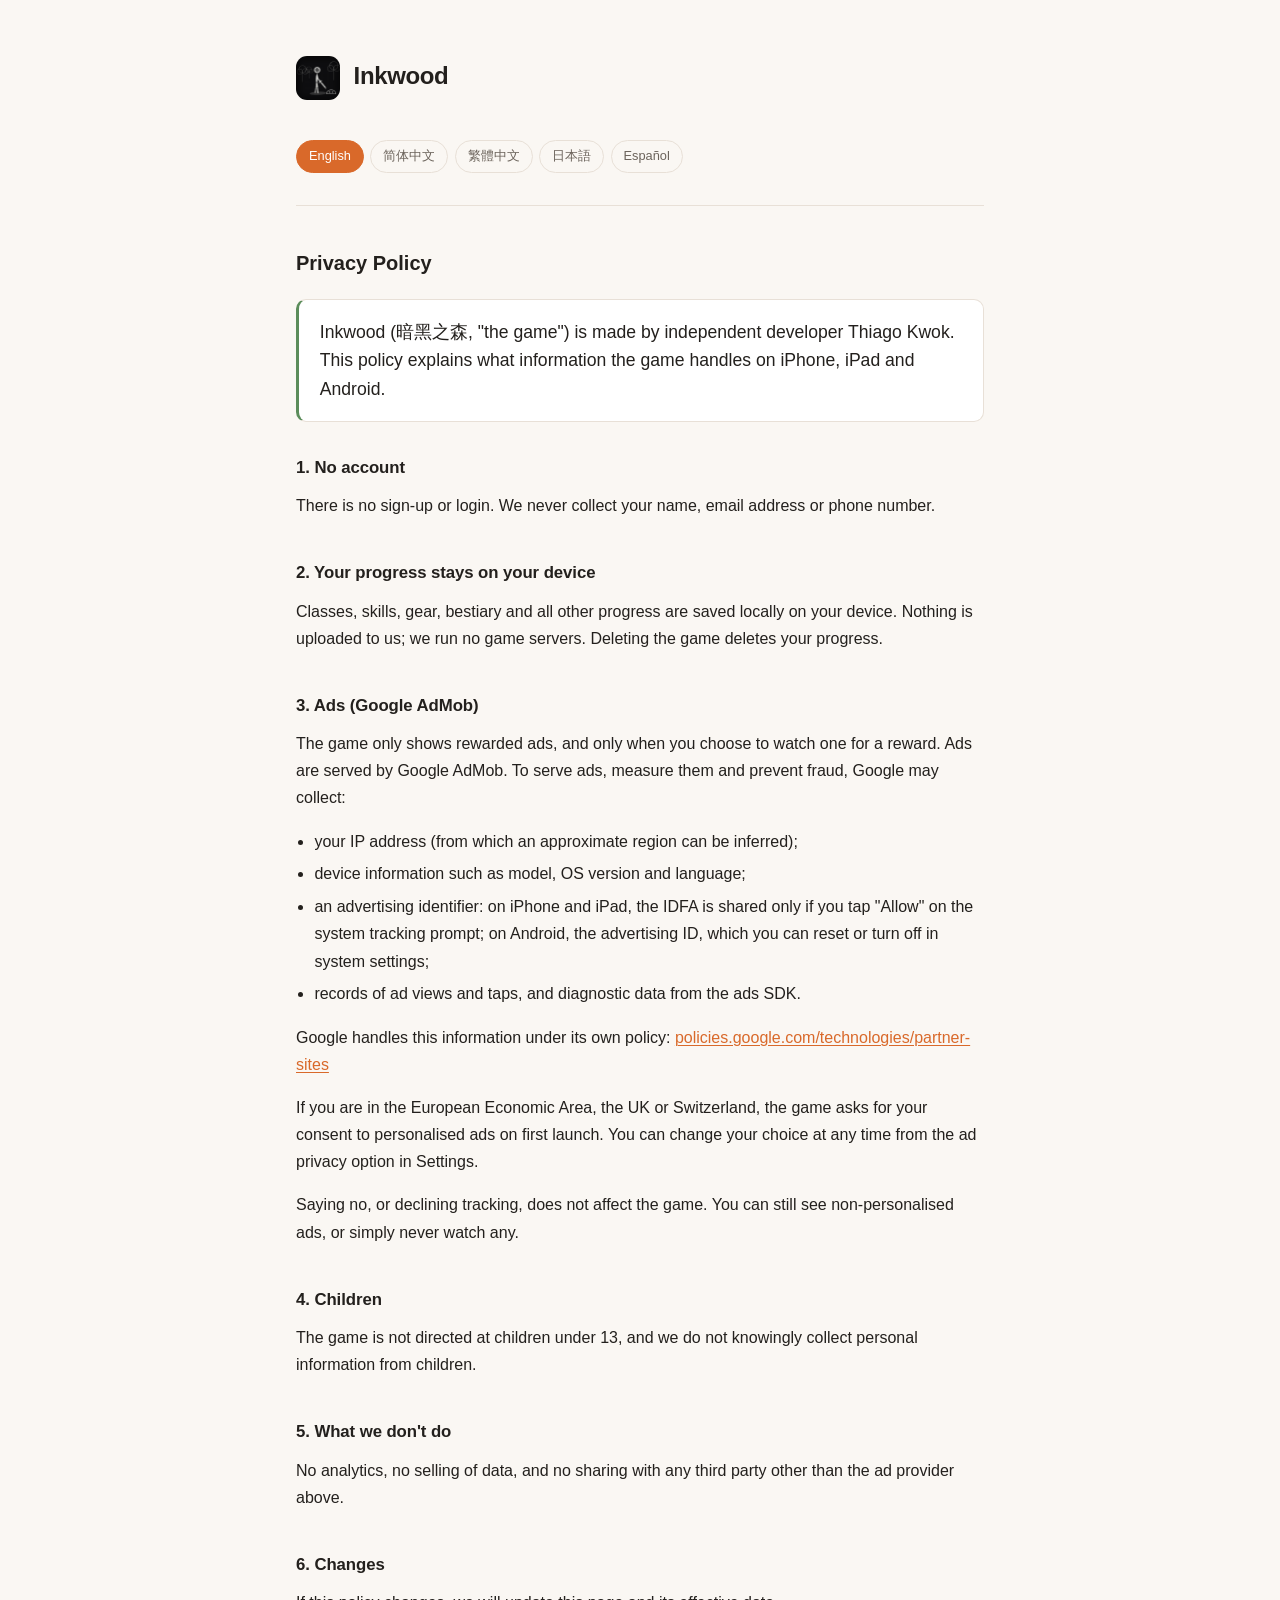
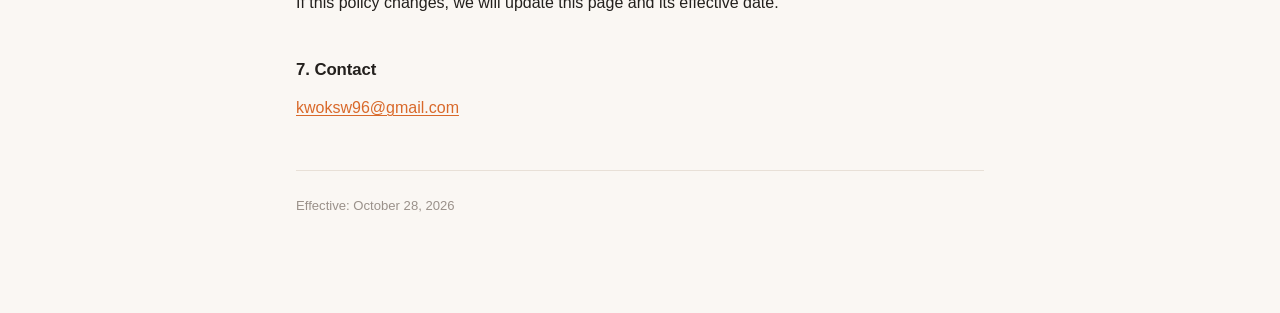
==== privacy.html @ d6194e74 "Inkwood 隐私政策与支援页" ====
<!doctype html>
<html lang="en">
<head>
<meta charset="utf-8">
<meta name="viewport" content="width=device-width, initial-scale=1">
<title>Inkwood</title>
<link rel="icon" href="icon.png">
<link rel="stylesheet" href="style.css">
</head>
<body>
<div class="wrap">

<header class="masthead">
  <img class="mark" src="icon.png" alt="Inkwood">
  <h1>Inkwood<span class="sub"></span></h1>
</header>

<nav class="langs" id="langs" aria-label="Language">
  <button data-for="en">English</button>
  <button data-for="zh-Hans">简体中文</button>
  <button data-for="zh-Hant">繁體中文</button>
  <button data-for="ja">日本語</button>
  <button data-for="es">Español</button>
</nav>
<section data-lang="en">
<h1 class="pt">Privacy Policy</h1>

<p class="lede">Inkwood (暗黑之森, "the game") is made by independent developer Thiago Kwok. This policy explains what information the game handles on iPhone, iPad and Android.</p>
<h2>1. No account</h2>
<p>There is no sign-up or login. We never collect your name, email address or phone number.</p>
<h2>2. Your progress stays on your device</h2>
<p>Classes, skills, gear, bestiary and all other progress are saved locally on your device. Nothing is uploaded to us; we run no game servers. Deleting the game deletes your progress.</p>
<h2>3. Ads (Google AdMob)</h2>
<p>The game only shows rewarded ads, and only when you choose to watch one for a reward. Ads are served by Google AdMob. To serve ads, measure them and prevent fraud, Google may collect:</p>
<ul>
<li>your IP address (from which an approximate region can be inferred);</li>
<li>device information such as model, OS version and language;</li>
<li>an advertising identifier: on iPhone and iPad, the IDFA is shared only if you tap "Allow" on the system tracking prompt; on Android, the advertising ID, which you can reset or turn off in system settings;</li>
<li>records of ad views and taps, and diagnostic data from the ads SDK.</li>
</ul>
<p>Google handles this information under its own policy: <a href="https://policies.google.com/technologies/partner-sites">policies.google.com/technologies/partner-sites</a></p>
<p>If you are in the European Economic Area, the UK or Switzerland, the game asks for your consent to personalised ads on first launch. You can change your choice at any time from the ad privacy option in Settings.</p>
<p>Saying no, or declining tracking, does not affect the game. You can still see non-personalised ads, or simply never watch any.</p>
<h2>4. Children</h2>
<p>The game is not directed at children under 13, and we do not knowingly collect personal information from children.</p>
<h2>5. What we don't do</h2>
<p>No analytics, no selling of data, and no sharing with any third party other than the ad provider above.</p>
<h2>6. Changes</h2>
<p>If this policy changes, we will update this page and its effective date.</p>
<h2>7. Contact</h2>
<p><a href="mailto:kwoksw96@gmail.com">kwoksw96@gmail.com</a></p>
<p class="updated">Effective: October 28, 2026</p>
</section>
<section data-lang="zh-Hans">
<h1 class="pt">隐私政策</h1>

<p class="lede">暗黑之森（英文名 Inkwood，以下称「本游戏」）由个人开发者 Thiago Kwok 开发。本政策说明本游戏在 iPhone、iPad 和 Android 上会处理哪些信息。</p>
<h2>一、不需要账号</h2>
<p>本游戏没有注册或登录，我们不会收集你的姓名、邮箱或电话。</p>
<h2>二、游戏进度只存在你的设备上</h2>
<p>职业、技能、装备、图鉴等进度保存在设备本地，不会上传到我们的服务器（我们没有游戏服务器）。删除游戏会一并删除进度。</p>
<h2>三、广告（Google AdMob）</h2>
<p>本游戏只有「激励广告」：只有你在游戏里主动选择看广告换奖励时才会播放。广告由 Google AdMob 提供。为了投放广告、计算广告效果和防止作弊，Google 可能会收集：</p>
<ul>
<li>IP 地址（可推算出大致地区）；</li>
<li>设备信息（型号、系统版本、语言等）；</li>
<li>广告标识符：iPhone / iPad 上的 IDFA 只有在你于系统弹窗中「允许跟踪」后才会提供；Android 上为广告 ID，可在系统设置中重置或停用；</li>
<li>广告的展示与点击记录，以及广告组件的诊断数据。</li>
</ul>
<p>这些信息由 Google 按其政策处理：<a href="https://policies.google.com/technologies/partner-sites">policies.google.com/technologies/partner-sites</a></p>
<p>如果你在欧洲经济区、英国或瑞士，首次启动会先询问你是否同意个性化广告；之后可在游戏「设定」里的广告隐私选项随时更改。</p>
<p>不同意或拒绝跟踪都不影响游戏，你仍然可以看到非个性化广告，或者完全不看广告。</p>
<h2>四、儿童</h2>
<p>本游戏不以 13 岁以下儿童为对象，我们不会有意收集儿童的个人信息。</p>
<h2>五、我们不做的事</h2>
<p>不做统计分析，不卖数据，不与广告以外的第三方分享任何信息。</p>
<h2>六、政策变更</h2>
<p>政策更新时会修改本页并更新生效日期。</p>
<h2>七、联系我们</h2>
<p><a href="mailto:kwoksw96@gmail.com">kwoksw96@gmail.com</a></p>
<p class="updated">生效日期：2026 年 10 月 28 日</p>
</section>
<section data-lang="zh-Hant">
<h1 class="pt">隱私權政策</h1>

<p class="lede">暗黑之森（英文名 Inkwood，以下稱「本遊戲」）由個人開發者 Thiago Kwok 開發。本政策說明本遊戲在 iPhone、iPad 和 Android 上會處理哪些資訊。</p>
<h2>一、不需要帳號</h2>
<p>本遊戲沒有註冊或登入，我們不會蒐集你的姓名、電子郵件或電話。</p>
<h2>二、遊戲進度只存在你的裝置上</h2>
<p>職業、技能、裝備、圖鑑等進度儲存在裝置本機，不會上傳到我們的伺服器（我們沒有遊戲伺服器）。刪除遊戲會一併刪除進度。</p>
<h2>三、廣告（Google AdMob）</h2>
<p>本遊戲只有「獎勵廣告」：只有你在遊戲裡主動選擇觀看廣告換取獎勵時才會播放。廣告由 Google AdMob 提供。為了投放廣告、計算廣告成效和防止作弊，Google 可能會蒐集：</p>
<ul>
<li>IP 位址（可推算出大致地區）；</li>
<li>裝置資訊（機型、系統版本、語言等）；</li>
<li>廣告識別碼：iPhone / iPad 上的 IDFA 只有在你於系統彈窗中選擇「允許追蹤」後才會提供；Android 上為廣告 ID，可在系統設定中重設或停用；</li>
<li>廣告的顯示與點擊紀錄，以及廣告元件的診斷資料。</li>
</ul>
<p>這些資訊由 Google 依其政策處理：<a href="https://policies.google.com/technologies/partner-sites">policies.google.com/technologies/partner-sites</a></p>
<p>如果你位於歐洲經濟區、英國或瑞士，首次啟動時會先詢問你是否同意個人化廣告；之後可在遊戲「設定」裡的廣告隱私選項隨時更改。</p>
<p>不同意或拒絕追蹤都不影響遊戲，你仍然可以看到非個人化廣告，或者完全不看廣告。</p>
<h2>四、兒童</h2>
<p>本遊戲不以 13 歲以下兒童為對象，我們不會刻意蒐集兒童的個人資料。</p>
<h2>五、我們不做的事</h2>
<p>不做統計分析，不販售資料，不與上述廣告供應商以外的第三方分享任何資訊。</p>
<h2>六、政策變更</h2>
<p>政策更新時會修改本頁並更新生效日期。</p>
<h2>七、聯絡我們</h2>
<p><a href="mailto:kwoksw96@gmail.com">kwoksw96@gmail.com</a></p>
<p class="updated">生效日期：2026 年 10 月 28 日</p>
</section>
<section data-lang="ja">
<h1 class="pt">プライバシーポリシー</h1>

<p class="lede">Inkwood（暗黑之森、以下「本ゲーム」）は、個人開発者 Thiago Kwok が制作しています。本ポリシーは、本ゲームが iPhone、iPad、Android 上で扱う情報について説明します。</p>
<h2>1. アカウントは不要です</h2>
<p>本ゲームには登録やログインがありません。お名前、メールアドレス、電話番号を収集することはありません。</p>
<h2>2. 進行状況は端末内にのみ保存されます</h2>
<p>職業、スキル、装備、図鑑などの進行状況は端末内に保存され、当方のサーバーにアップロードされることはありません（ゲームサーバーは運用していません）。ゲームを削除すると、進行状況も削除されます。</p>
<h2>3. 広告（Google AdMob）</h2>
<p>本ゲームが表示するのはリワード広告のみで、報酬のためにプレイヤーご自身が視聴を選んだときだけ再生されます。広告は Google AdMob によって配信されます。広告の配信、効果測定、不正防止のために、Google は次の情報を収集することがあります。</p>
<ul>
<li>IP アドレス（おおよその地域を推定できます）</li>
<li>端末情報（機種、OS のバージョン、言語など）</li>
<li>広告識別子：iPhone / iPad の IDFA は、システムのトラッキング確認で「許可」した場合のみ提供されます。Android では広告 ID が使われ、システム設定でリセットまたは無効にできます</li>
<li>広告の表示・タップの記録、および広告 SDK の診断データ</li>
</ul>
<p>これらの情報は Google のポリシーに従って扱われます：<a href="https://policies.google.com/technologies/partner-sites">policies.google.com/technologies/partner-sites</a></p>
<p>欧州経済領域・英国・スイスにお住まいの場合、初回起動時にパーソナライズ広告への同意をお尋ねします。選択は、ゲーム内「設定」の広告プライバシー設定からいつでも変更できます。</p>
<p>同意しない、またはトラッキングを拒否しても、ゲームには影響しません。パーソナライズされない広告が表示されるか、広告を一切見ないこともできます。</p>
<h2>4. お子様について</h2>
<p>本ゲームは13歳未満のお子様を対象としておらず、お子様の個人情報を意図的に収集することはありません。</p>
<h2>5. 行わないこと</h2>
<p>アクセス解析は行わず、データの販売や、上記の広告事業者以外の第三者への情報提供も行いません。</p>
<h2>6. ポリシーの変更</h2>
<p>本ポリシーを変更する場合は、このページと施行日を更新します。</p>
<h2>7. お問い合わせ</h2>
<p><a href="mailto:kwoksw96@gmail.com">kwoksw96@gmail.com</a></p>
<p class="updated">施行日：2026年10月28日</p>
</section>
<section data-lang="es">
<h1 class="pt">Política de privacidad</h1>

<p class="lede">Inkwood (暗黑之森, «el juego») está hecho por el desarrollador independiente Thiago Kwok. Esta política explica qué información trata el juego en iPhone, iPad y Android.</p>
<h2>1. Sin cuenta</h2>
<p>No hay registro ni inicio de sesión. Nunca recopilamos tu nombre, correo electrónico ni número de teléfono.</p>
<h2>2. Tu progreso se queda en tu dispositivo</h2>
<p>Las clases, habilidades, equipo, bestiario y el resto del progreso se guardan localmente en tu dispositivo. No se sube nada a nosotros; no tenemos servidores de juego. Al borrar el juego se borra tu progreso.</p>
<h2>3. Anuncios (Google AdMob)</h2>
<p>El juego solo muestra anuncios con recompensa, y únicamente cuando tú eliges verlos a cambio de un premio. Los anuncios los sirve Google AdMob. Para servirlos, medirlos y prevenir el fraude, Google puede recopilar:</p>
<ul>
<li>tu dirección IP (de la que se puede inferir una región aproximada);</li>
<li>información del dispositivo, como modelo, versión del sistema e idioma;</li>
<li>un identificador de publicidad: en iPhone y iPad, el IDFA solo se comparte si pulsas «Permitir» en el aviso de seguimiento del sistema; en Android, el ID de publicidad, que puedes restablecer o desactivar en los ajustes del sistema;</li>
<li>registros de visualizaciones y toques en anuncios, y datos de diagnóstico del SDK de anuncios.</li>
</ul>
<p>Google trata esta información conforme a su propia política: <a href="https://policies.google.com/technologies/partner-sites">policies.google.com/technologies/partner-sites</a></p>
<p>Si estás en el Espacio Económico Europeo, el Reino Unido o Suiza, el juego te pide tu consentimiento para anuncios personalizados en el primer inicio. Puedes cambiar tu elección en cualquier momento desde la opción de privacidad de anuncios en Ajustes.</p>
<p>Decir que no, o rechazar el seguimiento, no afecta al juego. Seguirás viendo anuncios no personalizados, o simplemente puedes no ver ninguno.</p>
<h2>4. Menores</h2>
<p>El juego no está dirigido a menores de 13 años y no recopilamos a sabiendas información personal de menores.</p>
<h2>5. Lo que no hacemos</h2>
<p>Sin analíticas, sin venta de datos y sin compartir información con ningún tercero distinto del proveedor de anuncios indicado arriba.</p>
<h2>6. Cambios</h2>
<p>Si esta política cambia, actualizaremos esta página y su fecha de entrada en vigor.</p>
<h2>7. Contacto</h2>
<p><a href="mailto:kwoksw96@gmail.com">kwoksw96@gmail.com</a></p>
<p class="updated">En vigor desde: 28 de octubre de 2026</p>
</section>
</div>
<script>var titles = {"en": "Inkwood — Privacy Policy", "zh-Hans": "暗黑之森 — 隐私政策", "zh-Hant": "暗黑之森 — 隱私權政策", "ja": "Inkwood — プライバシーポリシー", "es": "Inkwood — Política de privacidad"};</script>
<script>
(function () {
  var nav = document.getElementById('langs');
  var buttons = [].slice.call(nav.querySelectorAll('button'));
  var available = buttons.map(function (b) { return b.dataset.for; });
  function show(code) {
    document.querySelectorAll('[data-lang]').forEach(function (s) {
      s.classList.toggle('on', s.dataset.lang === code);
    });
    buttons.forEach(function (b) { b.setAttribute('aria-current', String(b.dataset.for === code)); });
    document.documentElement.lang = code;
    document.title = (titles[code] || document.title);
  }
  function initial() {
    var q = new URLSearchParams(location.search).get('lang');
    if (q && available.indexOf(q) !== -1) return q;
    for (var i = 0; i < navigator.languages.length; i++) {
      var tag = navigator.languages[i];
      if (available.indexOf(tag) !== -1) return tag;
      if (/^zh-(Hant|TW|HK|MO)/i.test(tag)) return 'zh-Hant';
      if (/^zh/i.test(tag)) return 'zh-Hans';
      var base = tag.split('-')[0];
      if (available.indexOf(base) !== -1) return base;
    }
    return 'en';
  }
  buttons.forEach(function (b) { b.addEventListener('click', function () { show(b.dataset.for); }); });
  show(initial());
})();
</script>
</body>
</html>
---- style.css ----
:root {
  --ink: #23201d;
  --ink-dim: #6c645c;
  --ink-faint: #9a918a;
  --bg: #faf7f3;
  --card: #ffffff;
  --line: #e8e0d7;
  --tomato: #d9692a;
  --vine: #5b8c5a;
}

@media (prefers-color-scheme: dark) {
  :root {
    --ink: #f2ece6;
    --ink-dim: #a79d94;
    --ink-faint: #6f665f;
    --bg: #17130f;
    --card: #211c17;
    --line: #322a23;
    --tomato: #ff9a52;
    --vine: #7aab78;
  }
}

* { box-sizing: border-box; }

html { -webkit-text-size-adjust: 100%; }

body {
  margin: 0;
  background: var(--bg);
  color: var(--ink);
  font-family: -apple-system, BlinkMacSystemFont, "Segoe UI", "PingFang SC",
    "Hiragino Sans", "Noto Sans CJK SC", Roboto, sans-serif;
  font-size: 16px;
  line-height: 1.7;
}

.wrap {
  max-width: 46rem;
  margin: 0 auto;
  padding: 3.5rem 1.5rem 5rem;
}

header.masthead {
  display: flex;
  align-items: center;
  gap: 0.85rem;
  margin-bottom: 2.5rem;
}

.mark {
  width: 44px;
  height: 44px;
  flex: none;
  display: block;
  border-radius: 11px;
}

.masthead h1 {
  font-size: 1.5rem;
  letter-spacing: -0.015em;
  margin: 0;
  line-height: 1.2;
}

.masthead .sub {
  display: block;
  font-size: 0.82rem;
  font-weight: 400;
  color: var(--ink-dim);
  letter-spacing: 0.01em;
  margin-top: 0.15rem;
}

nav.langs {
  display: flex;
  flex-wrap: wrap;
  gap: 0.4rem;
  margin-bottom: 2.5rem;
  padding-bottom: 2rem;
  border-bottom: 1px solid var(--line);
}

nav.langs button {
  font: inherit;
  font-size: 0.8rem;
  color: var(--ink-dim);
  background: transparent;
  border: 1px solid var(--line);
  border-radius: 999px;
  padding: 0.28rem 0.75rem;
  cursor: pointer;
  transition: border-color 0.15s, color 0.15s;
}

nav.langs button:hover { border-color: var(--ink-faint); color: var(--ink); }

nav.langs button[aria-current="true"] {
  background: var(--tomato);
  border-color: var(--tomato);
  color: #fff;
}

[data-lang] { display: none; }
[data-lang].on { display: block; }

h2 {
  font-size: 1.05rem;
  letter-spacing: -0.005em;
  margin: 2.5rem 0 0.6rem;
}

h2:first-of-type { margin-top: 0; }

p { margin: 0 0 1rem; }

.lede {
  font-size: 1.1rem;
  line-height: 1.6;
  padding: 1.15rem 1.3rem;
  background: var(--card);
  border: 1px solid var(--line);
  border-left: 3px solid var(--vine);
  border-radius: 10px;
  margin-bottom: 2rem;
}

ul { margin: 0 0 1rem; padding-left: 1.15rem; }
li { margin-bottom: 0.35rem; }

code {
  font-family: ui-monospace, SFMono-Regular, Menlo, monospace;
  font-size: 0.86em;
  background: var(--card);
  border: 1px solid var(--line);
  border-radius: 5px;
  padding: 0.1em 0.4em;
}

a { color: var(--tomato); text-decoration-thickness: 1px; text-underline-offset: 2px; }

.updated {
  margin-top: 3rem;
  padding-top: 1.5rem;
  border-top: 1px solid var(--line);
  font-size: 0.82rem;
  color: var(--ink-faint);
}

footer.site {
  max-width: 46rem;
  margin: 0 auto;
  padding: 0 1.5rem 3.5rem;
  font-size: 0.82rem;
  color: var(--ink-faint);
}

footer.site a { color: var(--ink-dim); }

.mark { object-fit: cover; }

h1.pt { font-size: 1.25rem; margin: 0 0 1.2rem; }
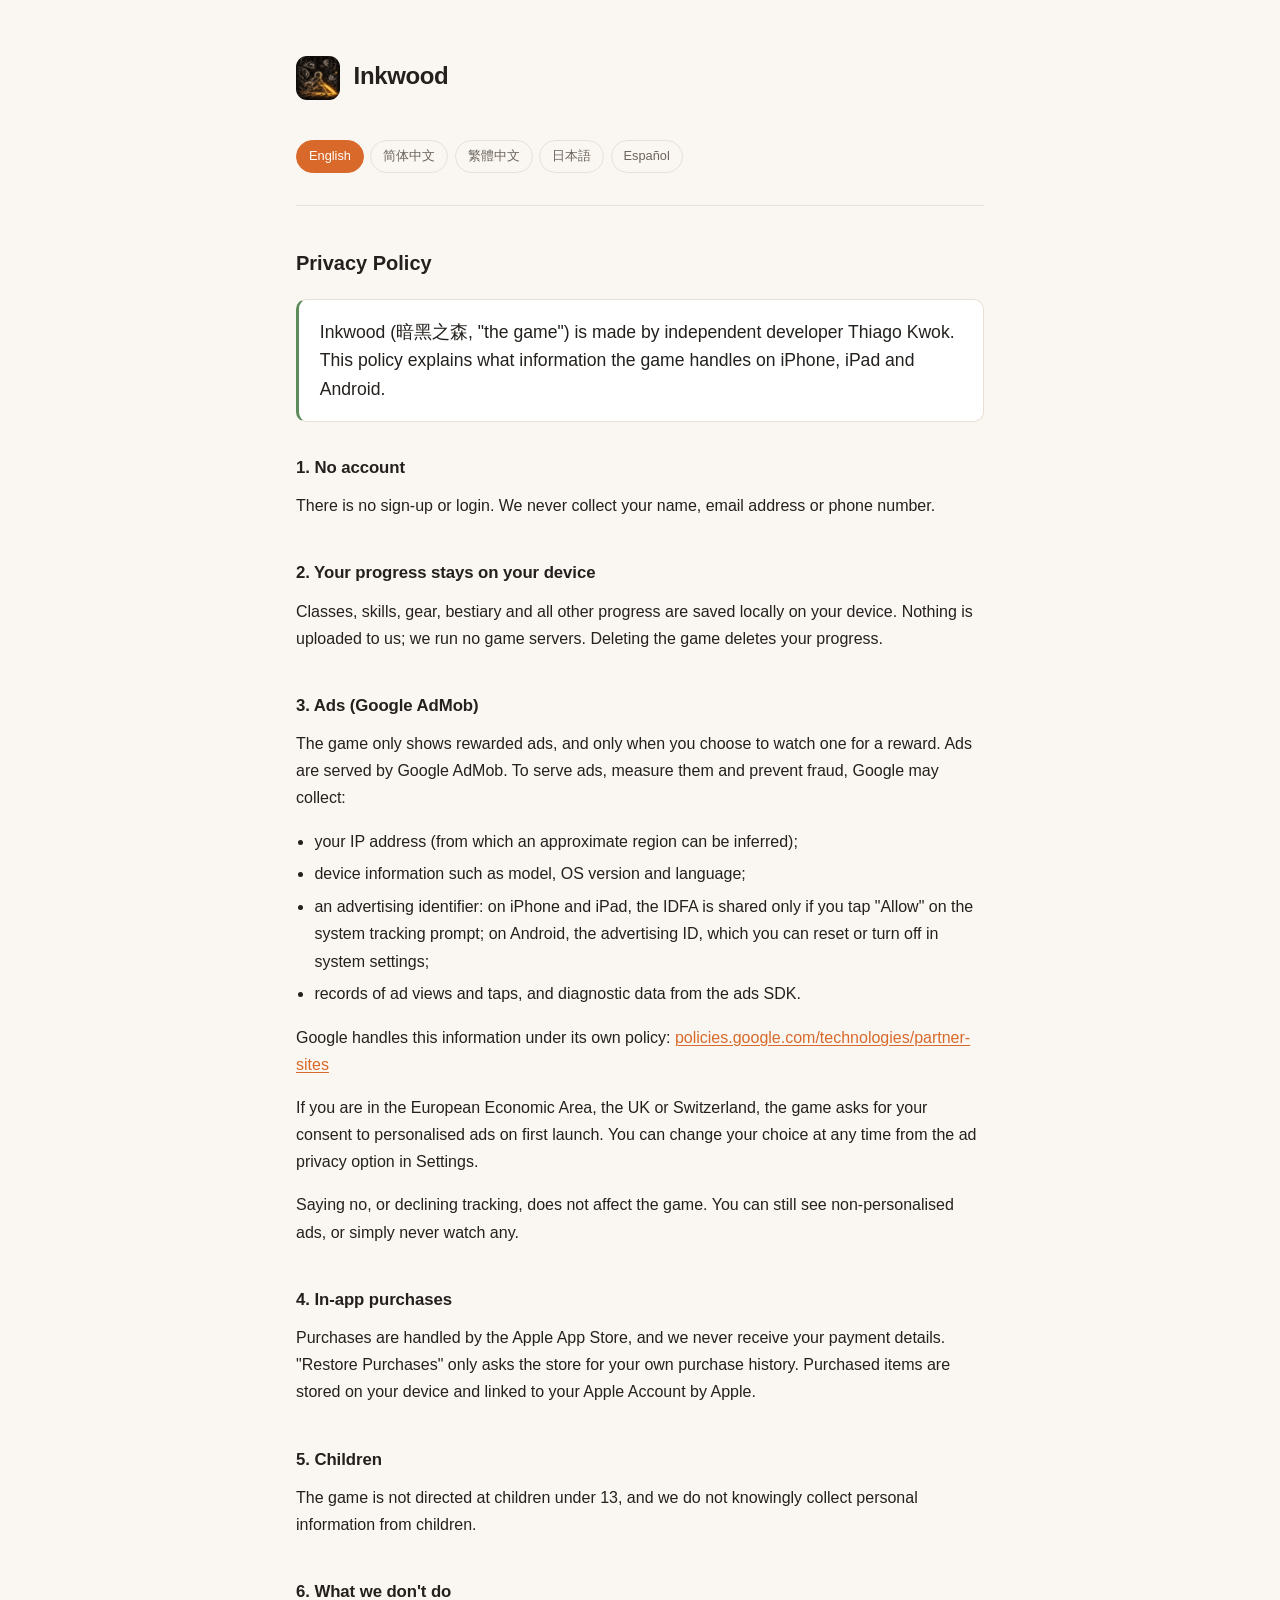
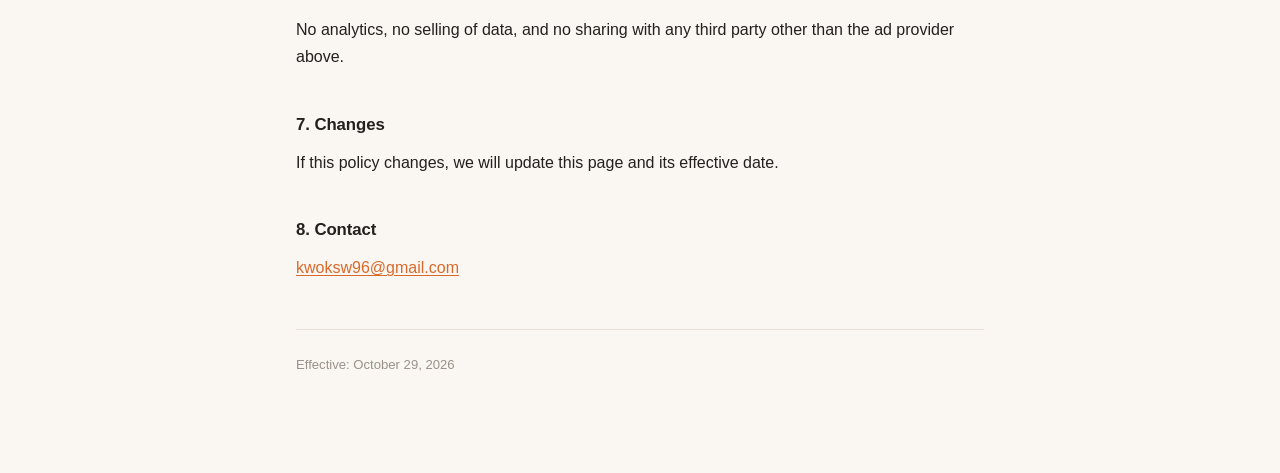
==== commit 948842ea: "隐私政策与支援页：加入应用内购买条款、恢复购买说明" ====
--- a/privacy.html
+++ b/privacy.html
@@ -41,15 +41,17 @@
 <p>Google handles this information under its own policy: <a href="https://policies.google.com/technologies/partner-sites">policies.google.com/technologies/partner-sites</a></p>
 <p>If you are in the European Economic Area, the UK or Switzerland, the game asks for your consent to personalised ads on first launch. You can change your choice at any time from the ad privacy option in Settings.</p>
 <p>Saying no, or declining tracking, does not affect the game. You can still see non-personalised ads, or simply never watch any.</p>
-<h2>4. Children</h2>
+<h2>4. In-app purchases</h2>
+<p>Purchases are handled by the Apple App Store, and we never receive your payment details. "Restore Purchases" only asks the store for your own purchase history. Purchased items are stored on your device and linked to your Apple Account by Apple.</p>
+<h2>5. Children</h2>
 <p>The game is not directed at children under 13, and we do not knowingly collect personal information from children.</p>
-<h2>5. What we don't do</h2>
+<h2>6. What we don't do</h2>
 <p>No analytics, no selling of data, and no sharing with any third party other than the ad provider above.</p>
-<h2>6. Changes</h2>
+<h2>7. Changes</h2>
 <p>If this policy changes, we will update this page and its effective date.</p>
-<h2>7. Contact</h2>
-<p><a href="mailto:kwoksw96@gmail.com">kwoksw96@gmail.com</a></p>
-<p class="updated">Effective: October 28, 2026</p>
+<h2>8. Contact</h2>
+<p><a href="mailto:kwoksw96@gmail.com">kwoksw96@gmail.com</a></p>
+<p class="updated">Effective: October 29, 2026</p>
 </section>
 <section data-lang="zh-Hans">
 <h1 class="pt">隐私政策</h1>
@@ -70,15 +72,17 @@
 <p>这些信息由 Google 按其政策处理：<a href="https://policies.google.com/technologies/partner-sites">policies.google.com/technologies/partner-sites</a></p>
 <p>如果你在欧洲经济区、英国或瑞士，首次启动会先询问你是否同意个性化广告；之后可在游戏「设定」里的广告隐私选项随时更改。</p>
 <p>不同意或拒绝跟踪都不影响游戏，你仍然可以看到非个性化广告，或者完全不看广告。</p>
-<h2>四、儿童</h2>
+<h2>四、应用内购买</h2>
+<p>购买由 Apple App Store 处理，我们收不到你的付款信息；「恢复购买」只向商店查询你自己的购买记录。已购买的商品保存在你的设备上，并由 Apple 与你的 Apple 账户关联。</p>
+<h2>五、儿童</h2>
 <p>本游戏不以 13 岁以下儿童为对象，我们不会有意收集儿童的个人信息。</p>
-<h2>五、我们不做的事</h2>
+<h2>六、我们不做的事</h2>
 <p>不做统计分析，不卖数据，不与广告以外的第三方分享任何信息。</p>
-<h2>六、政策变更</h2>
+<h2>七、政策变更</h2>
 <p>政策更新时会修改本页并更新生效日期。</p>
-<h2>七、联系我们</h2>
-<p><a href="mailto:kwoksw96@gmail.com">kwoksw96@gmail.com</a></p>
-<p class="updated">生效日期：2026 年 10 月 28 日</p>
+<h2>八、联系我们</h2>
+<p><a href="mailto:kwoksw96@gmail.com">kwoksw96@gmail.com</a></p>
+<p class="updated">生效日期：2026 年 10 月 29 日</p>
 </section>
 <section data-lang="zh-Hant">
 <h1 class="pt">隱私權政策</h1>
@@ -99,15 +103,17 @@
 <p>這些資訊由 Google 依其政策處理：<a href="https://policies.google.com/technologies/partner-sites">policies.google.com/technologies/partner-sites</a></p>
 <p>如果你位於歐洲經濟區、英國或瑞士，首次啟動時會先詢問你是否同意個人化廣告；之後可在遊戲「設定」裡的廣告隱私選項隨時更改。</p>
 <p>不同意或拒絕追蹤都不影響遊戲，你仍然可以看到非個人化廣告，或者完全不看廣告。</p>
-<h2>四、兒童</h2>
+<h2>四、應用程式內購買</h2>
+<p>購買由 Apple App Store 處理，我們不會收到你的付款資訊；「還原購買」只會向商店查詢你自己的購買紀錄。已購買的項目儲存在你的裝置上，並由 Apple 與你的 Apple 帳號關聯。</p>
+<h2>五、兒童</h2>
 <p>本遊戲不以 13 歲以下兒童為對象，我們不會刻意蒐集兒童的個人資料。</p>
-<h2>五、我們不做的事</h2>
+<h2>六、我們不做的事</h2>
 <p>不做統計分析，不販售資料，不與上述廣告供應商以外的第三方分享任何資訊。</p>
-<h2>六、政策變更</h2>
+<h2>七、政策變更</h2>
 <p>政策更新時會修改本頁並更新生效日期。</p>
-<h2>七、聯絡我們</h2>
-<p><a href="mailto:kwoksw96@gmail.com">kwoksw96@gmail.com</a></p>
-<p class="updated">生效日期：2026 年 10 月 28 日</p>
+<h2>八、聯絡我們</h2>
+<p><a href="mailto:kwoksw96@gmail.com">kwoksw96@gmail.com</a></p>
+<p class="updated">生效日期：2026 年 10 月 29 日</p>
 </section>
 <section data-lang="ja">
 <h1 class="pt">プライバシーポリシー</h1>
@@ -128,15 +134,17 @@
 <p>これらの情報は Google のポリシーに従って扱われます：<a href="https://policies.google.com/technologies/partner-sites">policies.google.com/technologies/partner-sites</a></p>
 <p>欧州経済領域・英国・スイスにお住まいの場合、初回起動時にパーソナライズ広告への同意をお尋ねします。選択は、ゲーム内「設定」の広告プライバシー設定からいつでも変更できます。</p>
 <p>同意しない、またはトラッキングを拒否しても、ゲームには影響しません。パーソナライズされない広告が表示されるか、広告を一切見ないこともできます。</p>
-<h2>4. お子様について</h2>
+<h2>4. アプリ内課金</h2>
+<p>購入は Apple App Store によって処理され、当方がお支払い情報を受け取ることはありません。「購入を復元」は、ストアにお客様ご自身の購入履歴を問い合わせるだけです。購入したアイテムは端末に保存され、Apple によってお客様の Apple アカウントに関連付けられます。</p>
+<h2>5. お子様について</h2>
 <p>本ゲームは13歳未満のお子様を対象としておらず、お子様の個人情報を意図的に収集することはありません。</p>
-<h2>5. 行わないこと</h2>
+<h2>6. 行わないこと</h2>
 <p>アクセス解析は行わず、データの販売や、上記の広告事業者以外の第三者への情報提供も行いません。</p>
-<h2>6. ポリシーの変更</h2>
+<h2>7. ポリシーの変更</h2>
 <p>本ポリシーを変更する場合は、このページと施行日を更新します。</p>
-<h2>7. お問い合わせ</h2>
-<p><a href="mailto:kwoksw96@gmail.com">kwoksw96@gmail.com</a></p>
-<p class="updated">施行日：2026年10月28日</p>
+<h2>8. お問い合わせ</h2>
+<p><a href="mailto:kwoksw96@gmail.com">kwoksw96@gmail.com</a></p>
+<p class="updated">施行日：2026年10月29日</p>
 </section>
 <section data-lang="es">
 <h1 class="pt">Política de privacidad</h1>
@@ -157,15 +165,17 @@
 <p>Google trata esta información conforme a su propia política: <a href="https://policies.google.com/technologies/partner-sites">policies.google.com/technologies/partner-sites</a></p>
 <p>Si estás en el Espacio Económico Europeo, el Reino Unido o Suiza, el juego te pide tu consentimiento para anuncios personalizados en el primer inicio. Puedes cambiar tu elección en cualquier momento desde la opción de privacidad de anuncios en Ajustes.</p>
 <p>Decir que no, o rechazar el seguimiento, no afecta al juego. Seguirás viendo anuncios no personalizados, o simplemente puedes no ver ninguno.</p>
-<h2>4. Menores</h2>
+<h2>4. Compras dentro de la aplicación</h2>
+<p>Las compras las gestiona la App Store de Apple y nunca recibimos tus datos de pago. «Restaurar compras» solo consulta a la tienda tu propio historial de compras. Los artículos comprados se guardan en tu dispositivo y Apple los asocia a tu cuenta de Apple.</p>
+<h2>5. Menores</h2>
 <p>El juego no está dirigido a menores de 13 años y no recopilamos a sabiendas información personal de menores.</p>
-<h2>5. Lo que no hacemos</h2>
+<h2>6. Lo que no hacemos</h2>
 <p>Sin analíticas, sin venta de datos y sin compartir información con ningún tercero distinto del proveedor de anuncios indicado arriba.</p>
-<h2>6. Cambios</h2>
+<h2>7. Cambios</h2>
 <p>Si esta política cambia, actualizaremos esta página y su fecha de entrada en vigor.</p>
-<h2>7. Contacto</h2>
-<p><a href="mailto:kwoksw96@gmail.com">kwoksw96@gmail.com</a></p>
-<p class="updated">En vigor desde: 28 de octubre de 2026</p>
+<h2>8. Contacto</h2>
+<p><a href="mailto:kwoksw96@gmail.com">kwoksw96@gmail.com</a></p>
+<p class="updated">En vigor desde: 29 de octubre de 2026</p>
 </section>
 </div>
 <script>var titles = {"en": "Inkwood — Privacy Policy", "zh-Hans": "暗黑之森 — 隐私政策", "zh-Hant": "暗黑之森 — 隱私權政策", "ja": "Inkwood — プライバシーポリシー", "es": "Inkwood — Política de privacidad"};</script>
